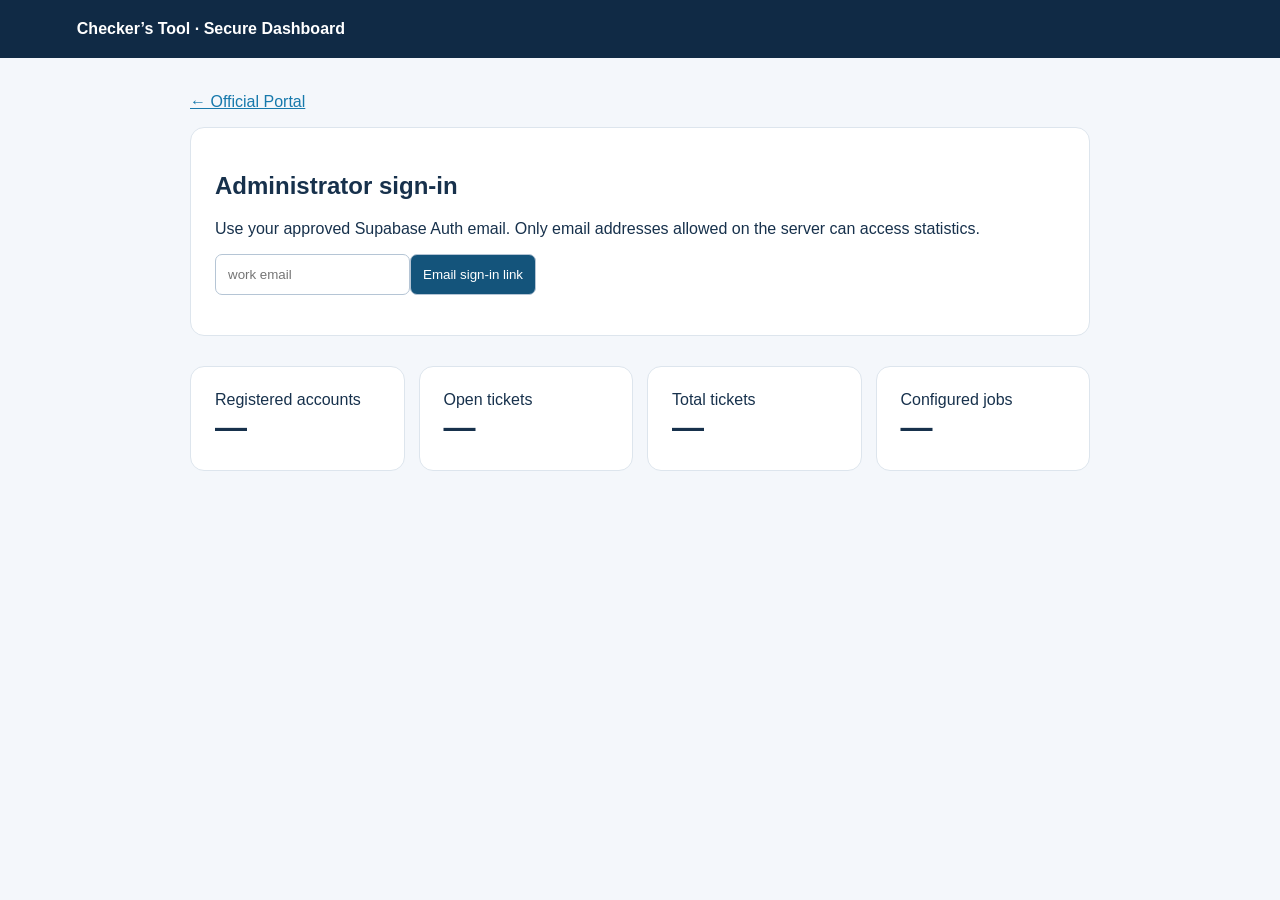
==== dashboard.html @ 769eef10 "Add files via upload" ====
<!doctype html><html lang="en"><head><meta charset="utf-8"><meta name="viewport" content="width=device-width, initial-scale=1"><title>Checker’s Tool · Secure Dashboard</title><style>body{font-family:Segoe UI,Arial,sans-serif;background:#f4f7fb;color:#17314c;margin:0}header{background:#102a45;color:#fff;padding:20px 6%}main{max-width:900px;margin:35px auto;padding:0 18px}.card{background:white;border:1px solid #dde5ed;border-radius:14px;padding:24px;margin:15px 0}input,button{padding:12px;border-radius:7px;border:1px solid #b5c5d5}button{background:#14547b;color:white;cursor:pointer}button:disabled{opacity:.5}.stats{display:grid;grid-template-columns:repeat(auto-fit,minmax(170px,1fr));gap:14px}.stat{font-size:32px;font-weight:700}#message{white-space:pre-wrap}a{color:#1779ac}</style></head><body><header><strong>Checker’s Tool · Secure Dashboard</strong></header><main><p><a href="/">← Official Portal</a></p><section class="card"><h1>Administrator sign-in</h1><p>Use your approved Supabase Auth email. Only email addresses allowed on the server can access statistics.</p><input type="email" id="email" placeholder="work email" autocomplete="email"><button id="login">Email sign-in link</button><button id="logout" hidden>Sign out</button><p id="message" role="status"></p></section><section class="stats" id="stats" hidden><div class="card"><div>Registered accounts</div><div class="stat" id="accounts">—</div></div><div class="card"><div>Open tickets</div><div class="stat" id="openTickets">—</div></div><div class="card"><div>Total tickets</div><div class="stat" id="tickets">—</div></div><div class="card"><div>Configured jobs</div><div class="stat" id="jobs">—</div></div></section><p id="asof"></p></main><script src="dashboard-config.js"></script><script type="module" src="dashboard.js"></script></body></html>
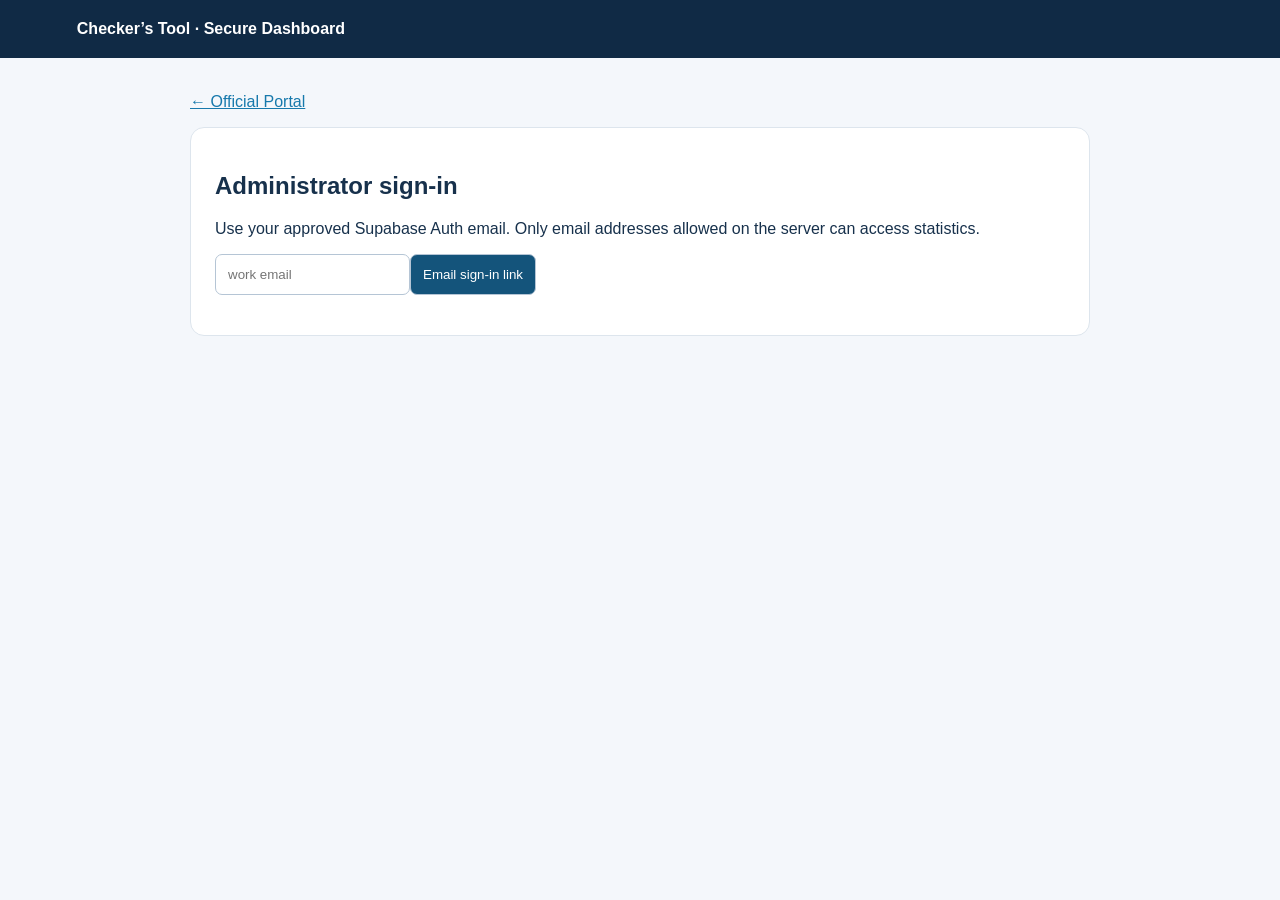
==== commit 30f0bf22: "Hide statistics before authentication and bust stale dashboard script cache" ====
--- a/dashboard.html
+++ b/dashboard.html
@@ -1 +1,109 @@
-<!doctype html><html lang="en"><head><meta charset="utf-8"><meta name="viewport" content="width=device-width, initial-scale=1"><title>Checker’s Tool · Secure Dashboard</title><style>body{font-family:Segoe UI,Arial,sans-serif;background:#f4f7fb;color:#17314c;margin:0}header{background:#102a45;color:#fff;padding:20px 6%}main{max-width:900px;margin:35px auto;padding:0 18px}.card{background:white;border:1px solid #dde5ed;border-radius:14px;padding:24px;margin:15px 0}input,button{padding:12px;border-radius:7px;border:1px solid #b5c5d5}button{background:#14547b;color:white;cursor:pointer}button:disabled{opacity:.5}.stats{display:grid;grid-template-columns:repeat(auto-fit,minmax(170px,1fr));gap:14px}.stat{font-size:32px;font-weight:700}#message{white-space:pre-wrap}a{color:#1779ac}</style></head><body><header><strong>Checker’s Tool · Secure Dashboard</strong></header><main><p><a href="/">← Official Portal</a></p><section class="card"><h1>Administrator sign-in</h1><p>Use your approved Supabase Auth email. Only email addresses allowed on the server can access statistics.</p><input type="email" id="email" placeholder="work email" autocomplete="email"><button id="login">Email sign-in link</button><button id="logout" hidden>Sign out</button><p id="message" role="status"></p></section><section class="stats" id="stats" hidden><div class="card"><div>Registered accounts</div><div class="stat" id="accounts">—</div></div><div class="card"><div>Open tickets</div><div class="stat" id="openTickets">—</div></div><div class="card"><div>Total tickets</div><div class="stat" id="tickets">—</div></div><div class="card"><div>Configured jobs</div><div class="stat" id="jobs">—</div></div></section><p id="asof"></p></main><script src="dashboard-config.js"></script><script type="module" src="dashboard.js"></script></body></html>+<!doctype html>
+<html lang="en">
+
+<head>
+    <meta charset="utf-8">
+    <meta name="viewport" content="width=device-width, initial-scale=1">
+    <title>Checker’s Tool · Secure Dashboard</title>
+    <style>
+        body {
+            font-family: Segoe UI, Arial, sans-serif;
+            background: #f4f7fb;
+            color: #17314c;
+            margin: 0
+        }
+
+        header {
+            background: #102a45;
+            color: #fff;
+            padding: 20px 6%
+        }
+
+        main {
+            max-width: 900px;
+            margin: 35px auto;
+            padding: 0 18px
+        }
+
+        .card {
+            background: white;
+            border: 1px solid #dde5ed;
+            border-radius: 14px;
+            padding: 24px;
+            margin: 15px 0
+        }
+
+        input,
+        button {
+            padding: 12px;
+            border-radius: 7px;
+            border: 1px solid #b5c5d5
+        }
+
+        button {
+            background: #14547b;
+            color: white;
+            cursor: pointer
+        }
+
+        button:disabled {
+            opacity: .5
+        }
+
+        [hidden] { display: none !important; }\n\n        .stats {
+            display: grid;
+            grid-template-columns: repeat(auto-fit, minmax(170px, 1fr));
+            gap: 14px
+        }
+
+        .stat {
+            font-size: 32px;
+            font-weight: 700
+        }
+
+        #message {
+            white-space: pre-wrap
+        }
+
+        a {
+            color: #1779ac
+        }
+    </style>
+</head>
+
+<body>
+    <header><strong>Checker’s Tool · Secure Dashboard</strong></header>
+    <main>
+        <p><a href="/">← Official Portal</a></p>
+        <section class="card">
+            <h1>Administrator sign-in</h1>
+            <p>Use your approved Supabase Auth email. Only email addresses allowed on the server can access statistics.
+            </p><input type="email" id="email" placeholder="work email" autocomplete="email"><button id="login">Email
+                sign-in link</button><button id="logout" hidden>Sign out</button>
+            <p id="message" role="status"></p>
+        </section>
+        <section class="stats" id="stats" hidden>
+            <div class="card">
+                <div>Registered accounts</div>
+                <div class="stat" id="accounts">—</div>
+            </div>
+            <div class="card">
+                <div>Open tickets</div>
+                <div class="stat" id="openTickets">—</div>
+            </div>
+            <div class="card">
+                <div>Total tickets</div>
+                <div class="stat" id="tickets">—</div>
+            </div>
+            <div class="card">
+                <div>Configured jobs</div>
+                <div class="stat" id="jobs">—</div>
+            </div>
+        </section>
+        <p id="asof"></p>
+    </main>
+    <script src="dashboard-config.js?v=20261019b"></script>
+    <script type="module" src="dashboard.js?v=20261019b"></script>
+</body>
+
+</html>
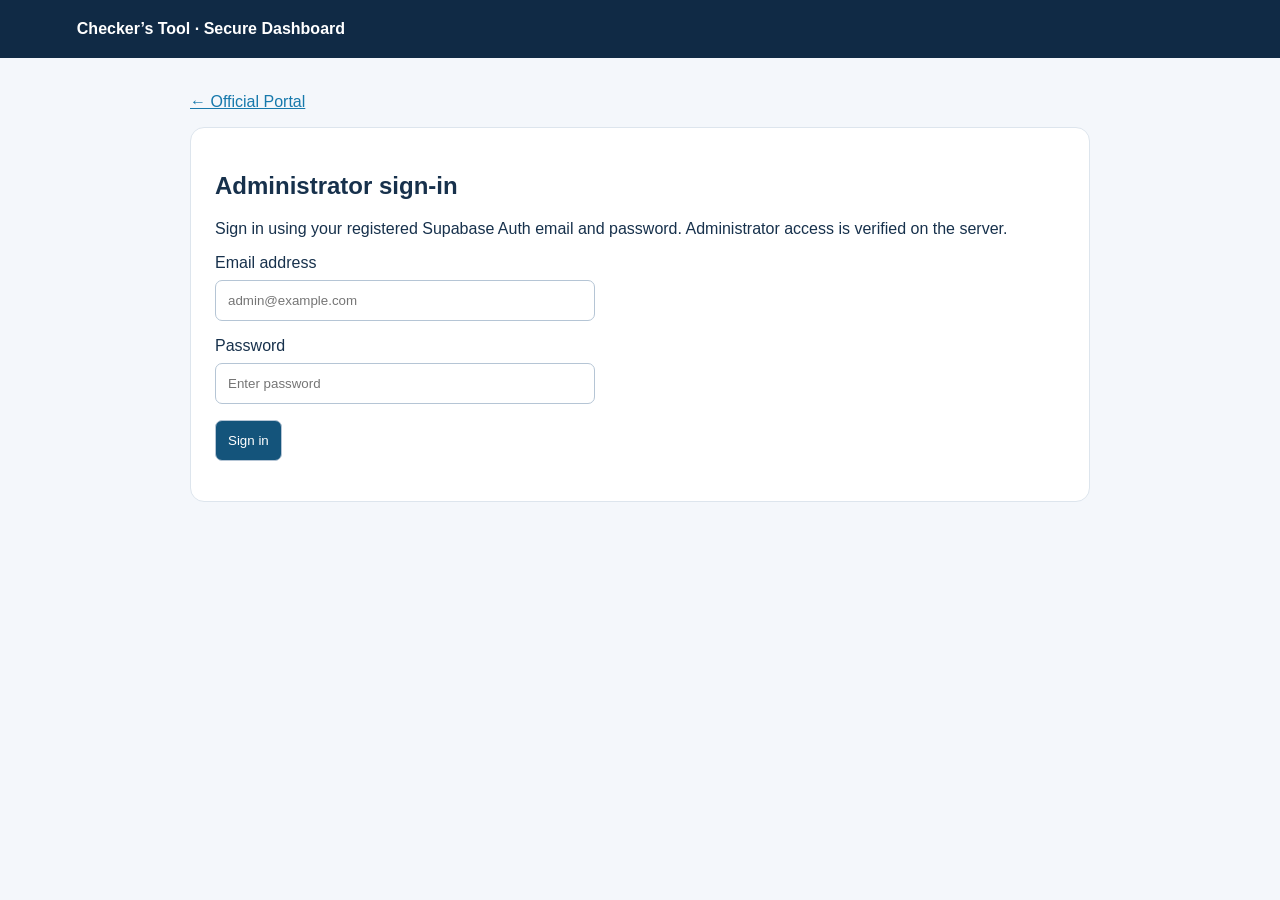
==== commit 93f6ffb5: "Add email password sign-in form and correct hidden styles" ====
--- a/dashboard.html
+++ b/dashboard.html
@@ -77,9 +77,15 @@
         <p><a href="/">← Official Portal</a></p>
         <section class="card">
             <h1>Administrator sign-in</h1>
-            <p>Use your approved Supabase Auth email. Only email addresses allowed on the server can access statistics.
-            </p><input type="email" id="email" placeholder="work email" autocomplete="email"><button id="login">Email
-                sign-in link</button><button id="logout" hidden>Sign out</button>
+            <p>Sign in using your registered Supabase Auth email and password. Administrator access is verified on the server.</p>
+            <form id="loginForm" autocomplete="on">
+                <label for="email">Email address</label>
+                <input type="email" id="email" placeholder="admin@example.com" autocomplete="username" required style="display:block;width:min(100%,380px);box-sizing:border-box;margin:8px 0 16px">
+                <label for="password">Password</label>
+                <input type="password" id="password" placeholder="Enter password" autocomplete="current-password" required style="display:block;width:min(100%,380px);box-sizing:border-box;margin:8px 0 16px">
+                <button type="submit" id="login">Sign in</button>
+                <button type="button" id="logout" hidden>Sign out</button>
+            </form>
             <p id="message" role="status"></p>
         </section>
         <section class="stats" id="stats" hidden>
@@ -102,8 +108,8 @@
         </section>
         <p id="asof"></p>
     </main>
-    <script src="dashboard-config.js?v=20261019b"></script>
-    <script type="module" src="dashboard.js?v=20261019b"></script>
+    <script src="dashboard-config.js?v=20261019c"></script>
+    <script type="module" src="dashboard.js?v=20261019c"></script>
 </body>
 
 </html>
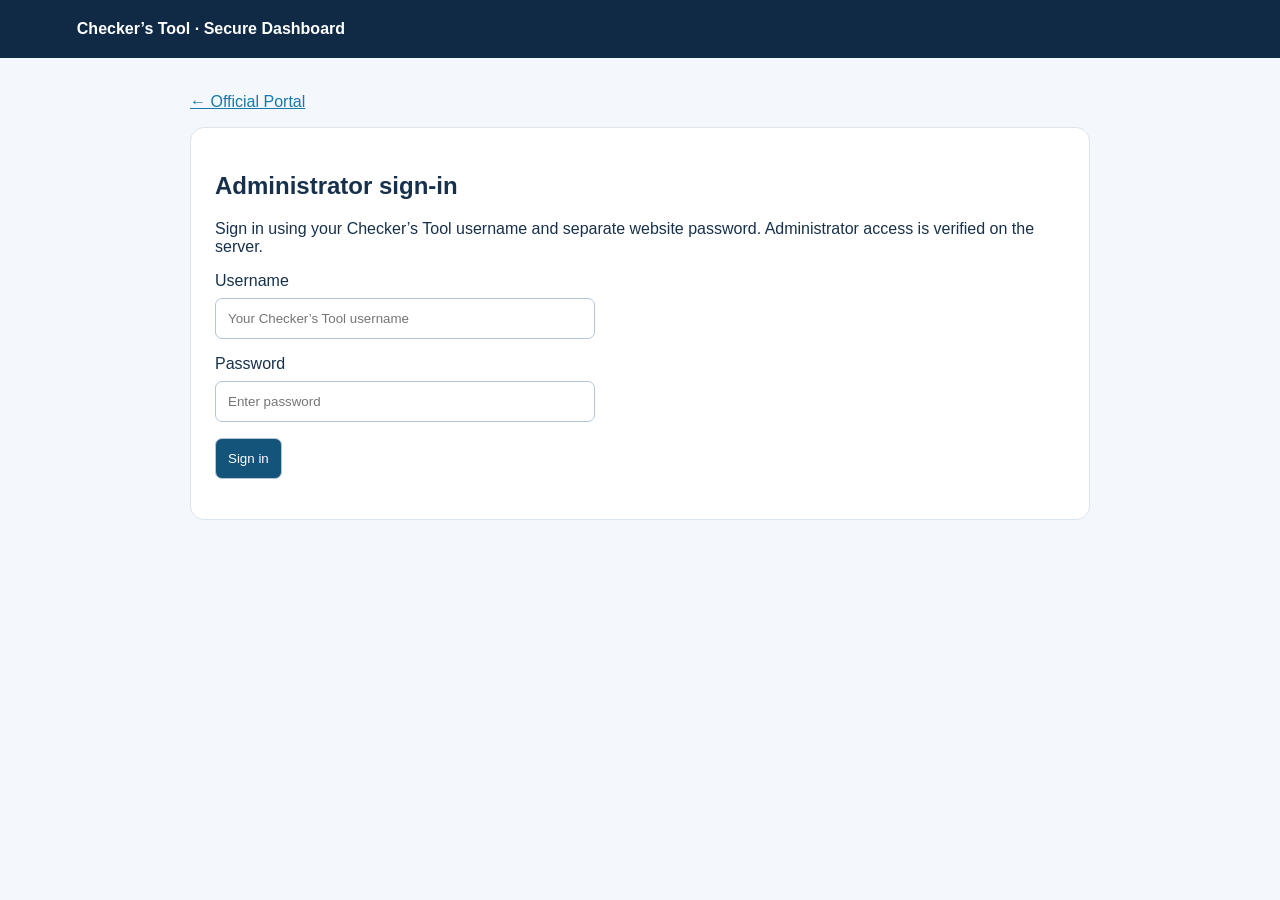
==== commit 9da9b5e9: "Show username and website password login form" ====
--- a/dashboard.html
+++ b/dashboard.html
@@ -77,10 +77,10 @@
         <p><a href="/">← Official Portal</a></p>
         <section class="card">
             <h1>Administrator sign-in</h1>
-            <p>Sign in using your registered Supabase Auth email and password. Administrator access is verified on the server.</p>
+            <p>Sign in using your Checker’s Tool username and separate website password. Administrator access is verified on the server.</p>
             <form id="loginForm" autocomplete="on">
-                <label for="email">Email address</label>
-                <input type="email" id="email" placeholder="admin@example.com" autocomplete="username" required style="display:block;width:min(100%,380px);box-sizing:border-box;margin:8px 0 16px">
+                <label for="email">Username</label>
+                <input type="text" id="email" placeholder="Your Checker’s Tool username" autocomplete="username" pattern="[A-Za-z0-9._-]{3,80}" required style="display:block;width:min(100%,380px);box-sizing:border-box;margin:8px 0 16px">
                 <label for="password">Password</label>
                 <input type="password" id="password" placeholder="Enter password" autocomplete="current-password" required style="display:block;width:min(100%,380px);box-sizing:border-box;margin:8px 0 16px">
                 <button type="submit" id="login">Sign in</button>
@@ -108,8 +108,8 @@
         </section>
         <p id="asof"></p>
     </main>
-    <script src="dashboard-config.js?v=20261019c"></script>
-    <script type="module" src="dashboard.js?v=20261019c"></script>
+    <script src="dashboard-config.js?v=20261019d"></script>
+    <script type="module" src="dashboard.js?v=20261019d"></script>
 </body>
 
 </html>
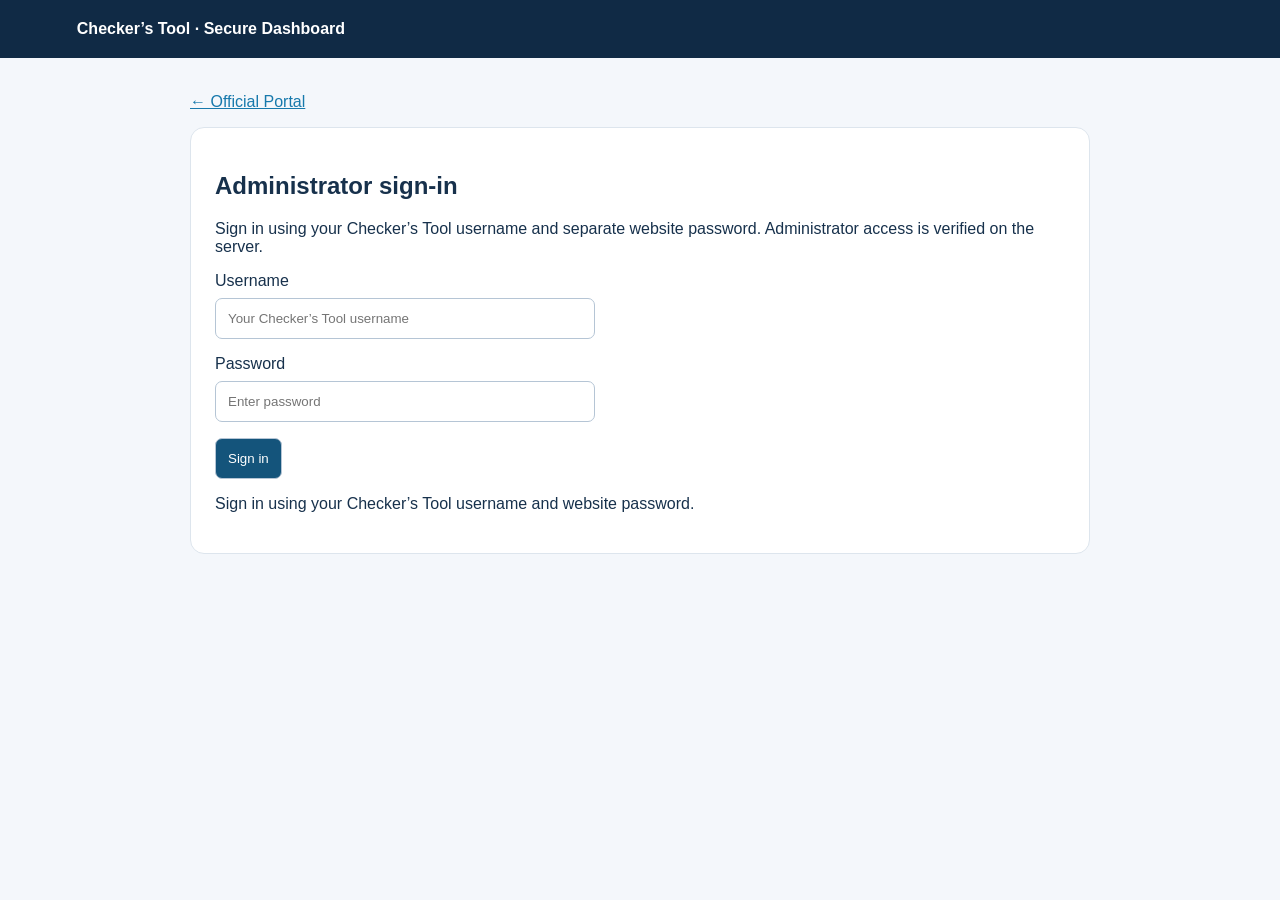
==== commit 6b274492: "Refresh dashboard asset version for password authentication" ====
--- a/dashboard.html
+++ b/dashboard.html
@@ -108,8 +108,8 @@
         </section>
         <p id="asof"></p>
     </main>
-    <script src="dashboard-config.js?v=20261019d"></script>
-    <script type="module" src="dashboard.js?v=20261019d"></script>
+    <script src="dashboard-config.js?v=20261019e"></script>
+    <script type="module" src="dashboard.js?v=20261019e"></script>
 </body>
 
 </html>
